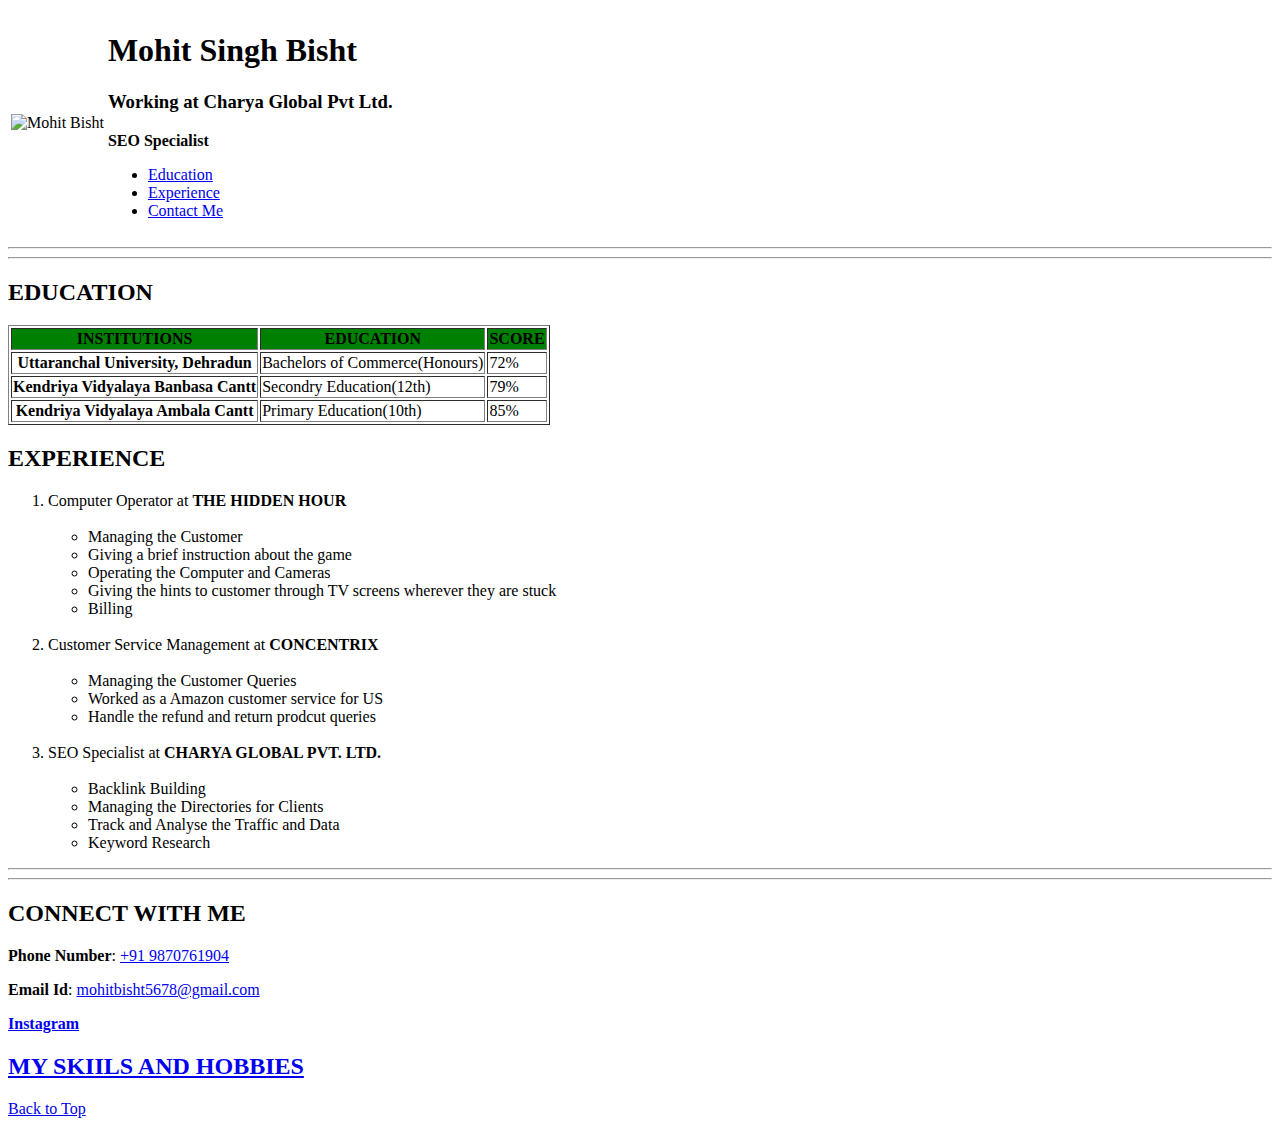
==== index.html @ fcf7d9ce "added index.html" ====
<!DOCTYPE html>
<html lang="en">

<head>
    <meta charset="UTF-8">
    <meta name="viewport" content="width=device-width, initial-scale=1.0">
    <title>Mohit Resume</title>
</head>

<body>
    <table>
        <header>
            <tr>
                <td> <img width="250" src="Photos/1690874009098.jpg" alt="Mohit Bisht"></td>
                <td>
                    <h1>Mohit Singh Bisht</h1>
                    <h3>Working at Charya Global Pvt Ltd.</h3>
                    <p><b>SEO Specialist</b></p>

                    <nav>
                        <ul>
                            <li><a href="#education">Education</a></li>
                            <li><a href="#Experience">Experience</a></li>
                            <li><a href="#connect">Contact Me</a></li>
                        </ul>
                    </nav>
                </td>

            </tr>

        


    </table>
    <hr>
    <hr>
    </header>
    <!-- Header ends -->
    <main>
        <section id="education">
            <h2>EDUCATION</h2>
            <table border="">
                <tr style="background-color: green;">
                    <th>INSTITUTIONS</th>
                    <th>EDUCATION</th>
                    <th>SCORE</th>
                </tr>

                <tr>
                    <th>Uttaranchal University, Dehradun</th>
                    <td>Bachelors of Commerce(Honours)</td>
                    <td>72%</td>
                </tr>

                <tr>
                    <th>Kendriya Vidyalaya Banbasa Cantt</th>
                    <td>Secondry Education(12th)</td>
                    <td>79%</td>
                </tr>

                <tr>
                    <th>Kendriya Vidyalaya Ambala Cantt</th>
                    <td>Primary Education(10th)</td>
                    <td>85%</td>
                </tr>
            </table>

        </section>

        <section id="Experience">
            <h2>EXPERIENCE</h2>

            <ol type="1">
                <li>Computer Operator at <strong>THE HIDDEN HOUR</li></strong>
                <br>
                <ul>
                    <li>Managing the Customer</li>
                    <li>Giving a brief instruction about the game</li>
                    <li>Operating the Computer and Cameras</li>
                    <li>Giving the hints to customer through TV screens wherever they are stuck</li>
                    <li>Billing</li>

                </ul>
                <br>

                <li>Customer Service Management at <strong>CONCENTRIX</strong></li>
                <br>
                <ul>
                    <li>Managing the Customer Queries</li>
                    <li>Worked as a Amazon customer service for US</li>
                    <li>Handle the refund and return prodcut queries</li>
                </ul>
                <br>

                <li>SEO Specialist at <strong>CHARYA GLOBAL PVT. LTD.</strong></li>
                <br>
                <ul>
                    <li>Backlink Building</li>
                    <li>Managing the Directories for Clients</li>
                    <li>Track and Analyse the Traffic and Data </li>
                    <li>Keyword Research</li>
                </ul>
            </ol>

            <hr>
            <hr>
        </section>
    </main>

    <footer id="connect">
        <h2>CONNECT WITH ME</h2>
        <p><b>Phone Number</b>: <a href="tel:+91 9870761904">+91 9870761904</a></p>
        <p><b>Email Id</b>: <a href="mailto:mohitbisht5678@gmail.com"> mohitbisht5678@gmail.com</a></p>
        <p><b><a target="_blank" href="https://www.instagram.com/ig.dexterr_">Instagram</a></b>

            <a target="_blank" href="Skills.html">
                <h2>MY SKIILS AND HOBBIES</h2>
            </a>

            <a href="#">Back to Top</a>

    </footer>


</body>

</html>
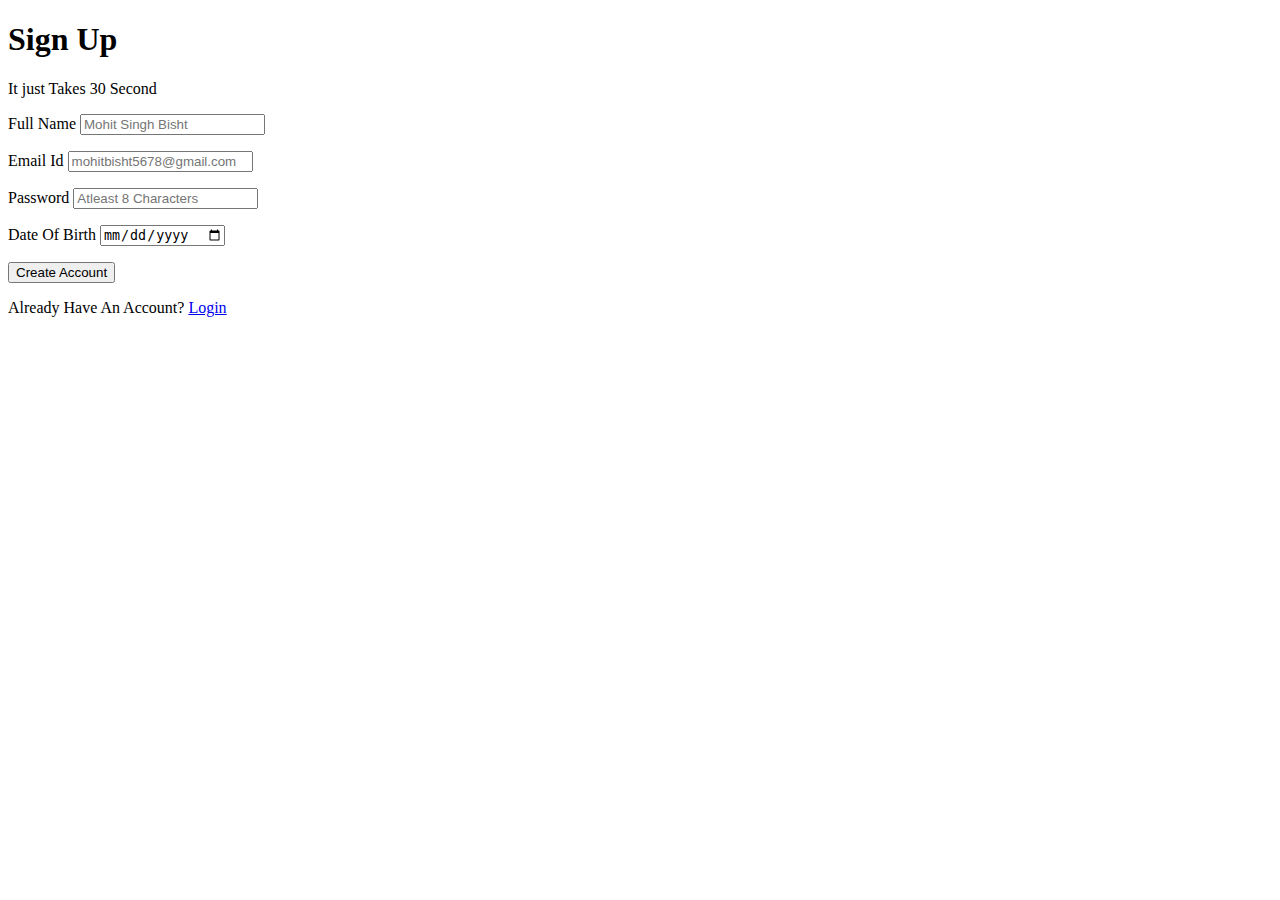
==== commit a2e35b7a: "SignUp" ====
--- a/index.html
+++ b/index.html
@@ -4,123 +4,65 @@
 <head>
     <meta charset="UTF-8">
     <meta name="viewport" content="width=device-width, initial-scale=1.0">
-    <title>Mohit Resume</title>
+    <title>Sign Up</title>
 </head>
 
+<link rel="stylesheet" href="style.css">
+
 <body>
-    <table>
-        <header>
-            <tr>
-                <td> <img width="250" src="Photos/1690874009098.jpg" alt="Mohit Bisht"></td>
-                <td>
-                    <h1>Mohit Singh Bisht</h1>
-                    <h3>Working at Charya Global Pvt Ltd.</h3>
-                    <p><b>SEO Specialist</b></p>
 
-                    <nav>
-                        <ul>
-                            <li><a href="#education">Education</a></li>
-                            <li><a href="#Experience">Experience</a></li>
-                            <li><a href="#connect">Contact Me</a></li>
-                        </ul>
-                    </nav>
-                </td>
+    <div class="outer-box">
+        <div class="inner-box">
+            <header>
+                <div class="signup-header">
+                    <h1>Sign Up</h1>
+                    <p>It just Takes 30 Second</p>
+                </div>
+            </header>
 
-            </tr>
+            <main class="signup-body">
 
-        
+                <form action="#">
+                    <p>
+                        <label for="Full-Name">Full Name</label>
+                        <input type="text" id="Full-Name" placeholder="Mohit Singh Bisht" required>
+                    </p>
 
+                    <p>
+                        <label for="email">Email Id</label>
+                        <input type="email" id="email" placeholder="mohitbisht5678@gmail.com" required>
+                    </p>
 
-    </table>
-    <hr>
-    <hr>
-    </header>
-    <!-- Header ends -->
-    <main>
-        <section id="education">
-            <h2>EDUCATION</h2>
-            <table border="">
-                <tr style="background-color: green;">
-                    <th>INSTITUTIONS</th>
-                    <th>EDUCATION</th>
-                    <th>SCORE</th>
-                </tr>
+                    <p>
+                        <label for="password">Password</label>
+                        <input type="password" id="password" placeholder="Atleast 8 Characters" required>
+                    </p>
 
-                <tr>
-                    <th>Uttaranchal University, Dehradun</th>
-                    <td>Bachelors of Commerce(Honours)</td>
-                    <td>72%</td>
-                </tr>
+                    <p>
+                        <label for="DOB">Date Of Birth</label>
+                        <input type="date" id="DOB" placeholder="23-06-2000" required>
+                    </p>
+                    <p>
+                        <input type="submit" id="submit" value="Create Account">
+                    </p>
+                </form>
 
-                <tr>
-                    <th>Kendriya Vidyalaya Banbasa Cantt</th>
-                    <td>Secondry Education(12th)</td>
-                    <td>79%</td>
-                </tr>
+            </main>
 
-                <tr>
-                    <th>Kendriya Vidyalaya Ambala Cantt</th>
-                    <td>Primary Education(10th)</td>
-                    <td>85%</td>
-                </tr>
-            </table>
+            <footer class="signup-footer">
 
-        </section>
+                <p>Already Have An Account? <a href="#">Login</a></p>
 
-        <section id="Experience">
-            <h2>EXPERIENCE</h2>
+            </footer>
 
-            <ol type="1">
-                <li>Computer Operator at <strong>THE HIDDEN HOUR</li></strong>
-                <br>
-                <ul>
-                    <li>Managing the Customer</li>
-                    <li>Giving a brief instruction about the game</li>
-                    <li>Operating the Computer and Cameras</li>
-                    <li>Giving the hints to customer through TV screens wherever they are stuck</li>
-                    <li>Billing</li>
+        </div>
 
-                </ul>
-                <br>
-
-                <li>Customer Service Management at <strong>CONCENTRIX</strong></li>
-                <br>
-                <ul>
-                    <li>Managing the Customer Queries</li>
-                    <li>Worked as a Amazon customer service for US</li>
-                    <li>Handle the refund and return prodcut queries</li>
-                </ul>
-                <br>
-
-                <li>SEO Specialist at <strong>CHARYA GLOBAL PVT. LTD.</strong></li>
-                <br>
-                <ul>
-                    <li>Backlink Building</li>
-                    <li>Managing the Directories for Clients</li>
-                    <li>Track and Analyse the Traffic and Data </li>
-                    <li>Keyword Research</li>
-                </ul>
-            </ol>
-
-            <hr>
-            <hr>
-        </section>
-    </main>
-
-    <footer id="connect">
-        <h2>CONNECT WITH ME</h2>
-        <p><b>Phone Number</b>: <a href="tel:+91 9870761904">+91 9870761904</a></p>
-        <p><b>Email Id</b>: <a href="mailto:mohitbisht5678@gmail.com"> mohitbisht5678@gmail.com</a></p>
-        <p><b><a target="_blank" href="https://www.instagram.com/ig.dexterr_">Instagram</a></b>
-
-            <a target="_blank" href="Skills.html">
-                <h2>MY SKIILS AND HOBBIES</h2>
-            </a>
-
-            <a href="#">Back to Top</a>
-
-    </footer>
-
+        <div>
+            <div class="circle c1"></div>
+            <div class="circle c2"></div>
+        </div>
+    </div>
+    
 
 </body>
 
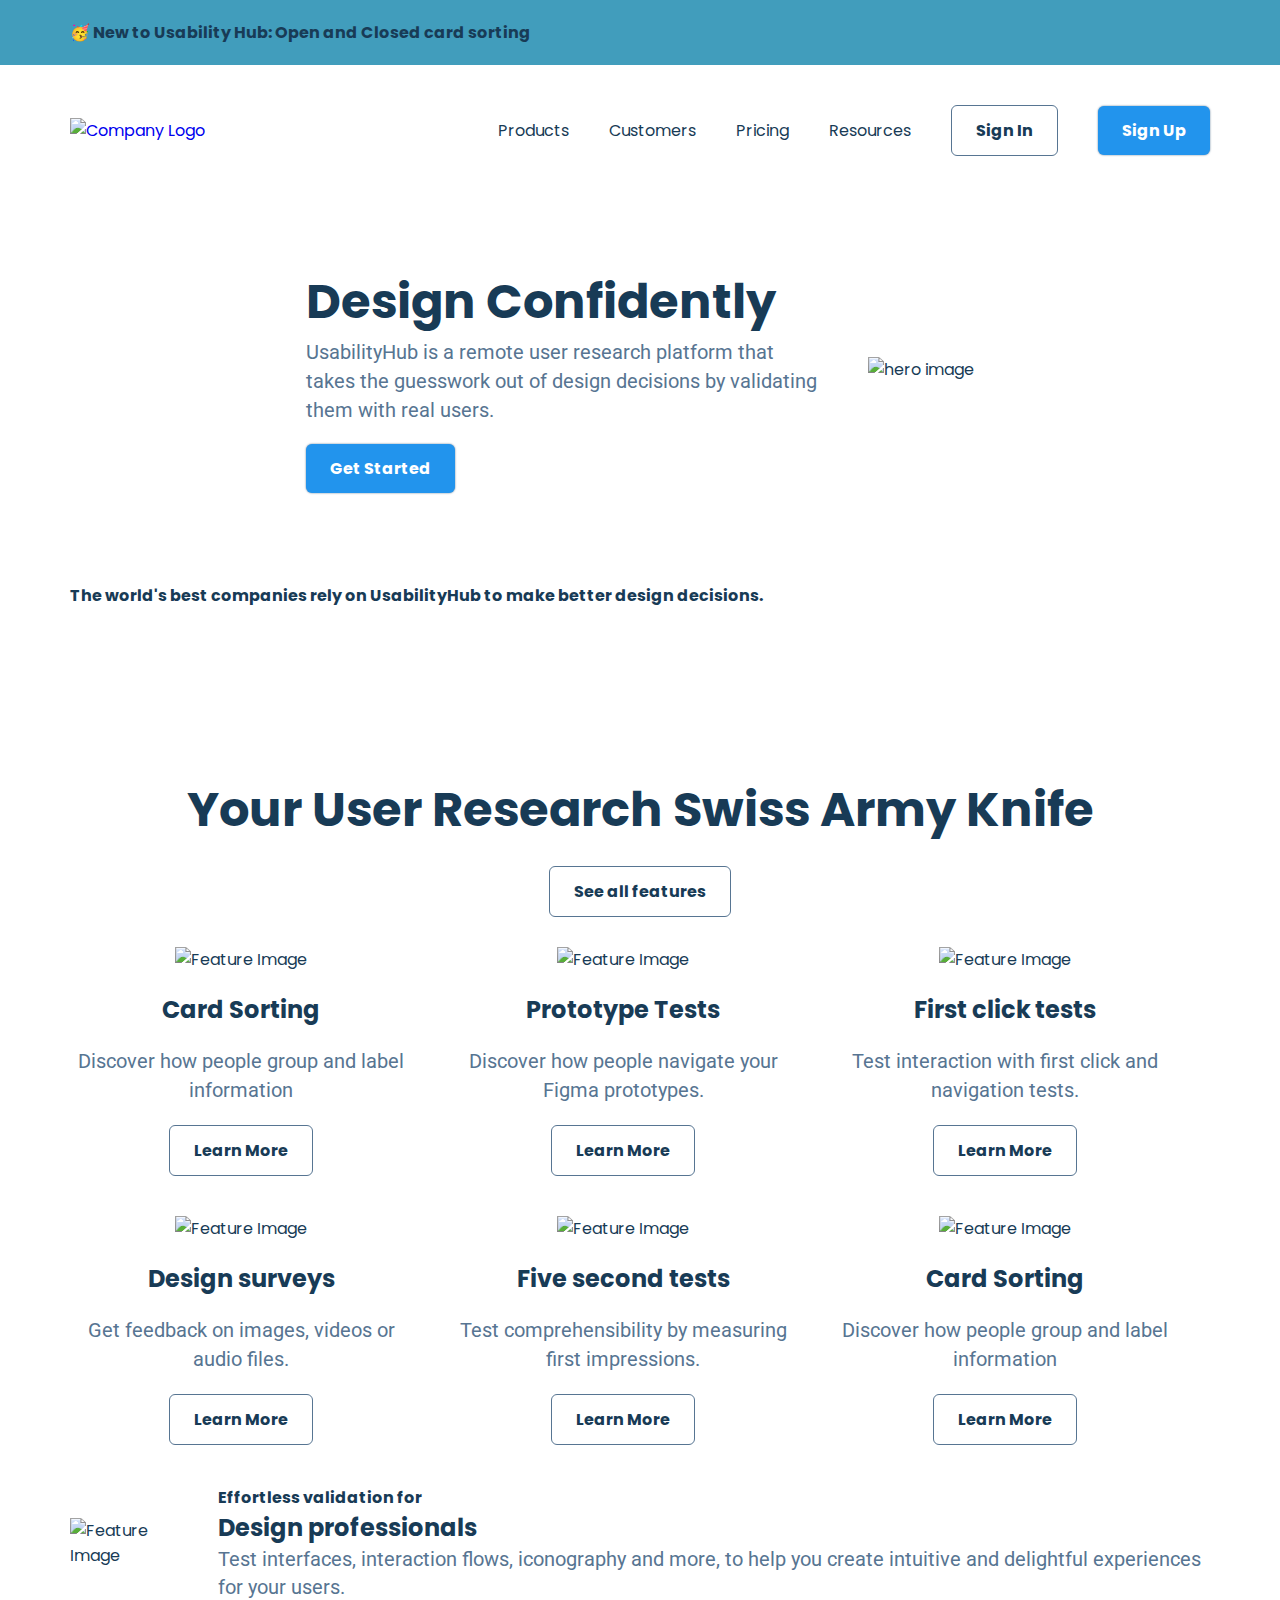
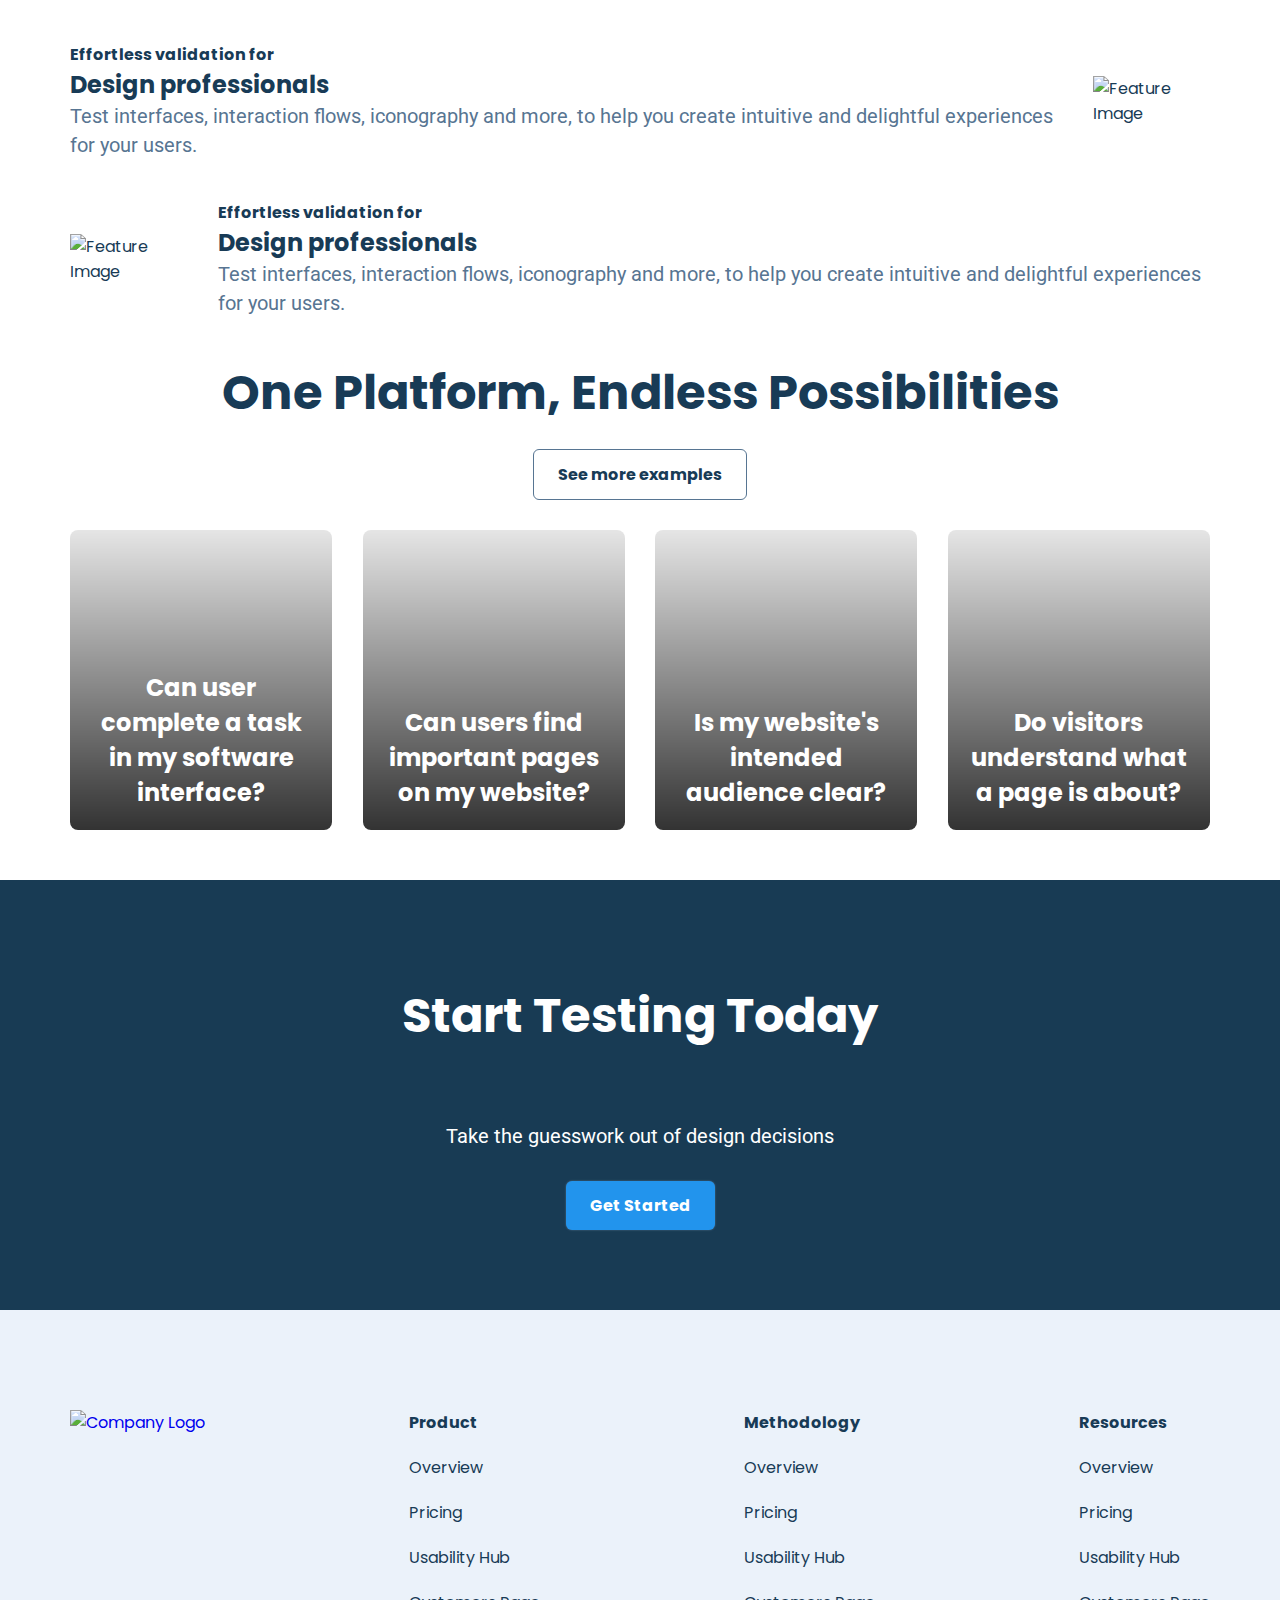
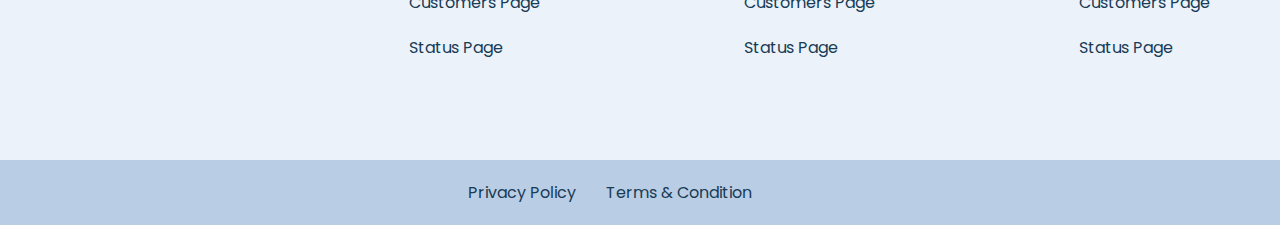
==== commit 848aaee3: "First Website" ====
--- a/index.html
+++ b/index.html
@@ -4,66 +4,270 @@
 <head>
     <meta charset="UTF-8">
     <meta name="viewport" content="width=device-width, initial-scale=1.0">
-    <title>Sign Up</title>
+    <title>Document</title>
+
+    <link rel="stylesheet" href="style.css">
 </head>
 
-<link rel="stylesheet" href="style.css">
-
 <body>
 
-    <div class="outer-box">
-        <div class="inner-box">
-            <header>
-                <div class="signup-header">
-                    <h1>Sign Up</h1>
-                    <p>It just Takes 30 Second</p>
-                </div>
-            </header>
-
-            <main class="signup-body">
-
-                <form action="#">
-                    <p>
-                        <label for="Full-Name">Full Name</label>
-                        <input type="text" id="Full-Name" placeholder="Mohit Singh Bisht" required>
-                    </p>
-
-                    <p>
-                        <label for="email">Email Id</label>
-                        <input type="email" id="email" placeholder="mohitbisht5678@gmail.com" required>
-                    </p>
-
-                    <p>
-                        <label for="password">Password</label>
-                        <input type="password" id="password" placeholder="Atleast 8 Characters" required>
-                    </p>
-
-                    <p>
-                        <label for="DOB">Date Of Birth</label>
-                        <input type="date" id="DOB" placeholder="23-06-2000" required>
-                    </p>
-                    <p>
-                        <input type="submit" id="submit" value="Create Account">
-                    </p>
-                </form>
-
-            </main>
-
-            <footer class="signup-footer">
-
-                <p>Already Have An Account? <a href="#">Login</a></p>
-
-            </footer>
-
-        </div>
-
-        <div>
-            <div class="circle c1"></div>
-            <div class="circle c2"></div>
+    <!-- Top Banner -->
+
+    <div class="top-banner">
+        <div class="container">
+            <div class="small-bold-text top-banner-text">🥳 New to Usability Hub: Open and Closed card sorting</div>
         </div>
     </div>
+
+    <!-- Nav Bar -->
+    <nav>
+        <div class="container main-nav flex">
+            <a href="#" class="company-logo">
+                <img src="./Assest/asset 1.png" alt="Company Logo">
+            </a>
+            <div class="nav-links">
+
+                <ul class="flex">
+                    <li><a href="#" class="hover-links">Products</a></li>
+                    <li><a href="#" class="hover-links">Customers</a></li>
+                    <li><a href="#" class="hover-links">Pricing</a></li>
+                    <li><a href="#" class="hover-links">Resources</a></li>
+                    <li><a href="#" class="hover-links secondry-button">Sign In</a></li>
+                    <li><a href="#" class="hover-links primary-button">Sign Up</a></li>
+                </ul>
+
+            </div>
+        </div>
+    </nav>
+
+    <!-- Header -->
+    <header>
+        <div class="container flex header-section">
+            <div class="header-left">
+                <h1>Design Confidently</h1>
+                <p>UsabilityHub is a remote user research platform that takes the guesswork out of design decisions by
+                    validating them with real users.</p>
+                <a href="#" class="primary-button get-started-btn">Get Started</a>
+            </div>
+            <div class="header-right">
+                <img src="./Assest/asset 2.png" alt="hero image">
+            </div>
+        </div>
+    </header>
+
+    <!-- Companies Section -->
+
+    <section class="companies-section">
+        <div class="container">
+            <div class="small-bold-text">The world's best companies rely on UsabilityHub to make better design
+                decisions.</div>
+            <div class="logos flex">
+                <img class="logo" src="./Assest/asset 3.png" alt="">
+                <img class="logo" src="./Assest/asset 4.png" alt="">
+                <img class="logo" src="./Assest/asset 5.png" alt="">
+                <img class="logo" src="./Assest/asset 6.png" alt="">
+                <img class="logo" src="./Assest/asset 7.png" alt="">
+                <img class="logo" src="./Assest/asset 8.svg" alt="">
+                <img class="logo" src="./Assest/asset 9.png" alt="">
+            </div>
+        </div>
+    </section>
+
+    <!-- Feature Section -->
+
+    <section class="features-section">
+        <div class="container">
+            <div class="feature-header">
+                <h2>Your User Research Swiss Army Knife</h2>
+                <a class="secondry-button" href="#">See all features <i class="fa-solid fa-right-long"></i></a>
+            </div>
+            <div class="feature-area flex">
+                <div class="feature-card flex">
+                    <img src="./Assest/asset 11.svg" alt="Feature Image">
+                    <h3>Card Sorting</h3>
+                    <p>Discover how people group and label information</p>
+                    <a class="secondry-button" href="#">Learn More <i class="fa-solid fa-right-long"></i></a>
+
+                </div>
+
+
+                <div class="feature-card flex">
+                    <img src="./Assest/asset 13.svg" alt="Feature Image">
+                    <h3>Prototype Tests</h3>
+                    <p>Discover how people navigate your Figma prototypes.</p>
+                    <a class="secondry-button" href="#">Learn More <i class="fa-solid fa-right-long"></i></a>
+
+                </div>
+
+
+                <div class="feature-card flex">
+                    <img src="./Assest/asset 14.svg" alt="Feature Image">
+                    <h3>First click tests</h3>
+                    <p>Test interaction with first click and navigation tests.</p>
+                    <a class="secondry-button" href="#">Learn More <i class="fa-solid fa-right-long"></i></a>
+
+                </div>
+
+
+                <div class="feature-card flex">
+                    <img src="./Assest/asset 15.svg" alt="Feature Image">
+                    <h3>Design surveys</h3>
+                    <p>Get feedback on images, videos or audio files.</p>
+                    <a class="secondry-button" href="#">Learn More <i class="fa-solid fa-right-long"></i></a>
+
+                </div>
+
+
+                <div class="feature-card flex">
+                    <img src="./Assest/asset 16.svg" alt="Feature Image">
+                    <h3>Five second tests</h3>
+                    <p>Test comprehensibility by measuring first impressions.</p>
+                    <a class="secondry-button" href="#">Learn More <i class="fa-solid fa-right-long"></i></a>
+
+                </div>
+
+
+                <div class="feature-card flex">
+                    <img src="./Assest/asset 17.svg" alt="Feature Image">
+                    <h3>Card Sorting</h3>
+                    <p>Discover how people group and label information</p>
+                    <a class="secondry-button" href="#">Learn More <i class="fa-solid fa-right-long"></i></a>
+
+                </div>
+            </div>
+        </div>
+    </section>
+
+    <!-- Big Feature Section -->
+
+    <section class="big-features-section">
+        <div class="container flex big-feature-container">
+            <div class="feature-image">
+                <img src="./Assest/asset 18.png" alt="Feature Image">
+            </div>
+            <div class="feature-description flex">
+                <h4>Effortless validation for</h4>
+                <h3>Design professionals</h3>
+                <p>Test interfaces, interaction flows, iconography and more, to help you create intuitive and delightful
+                    experiences for your users.</p>
+            </div>
+        </div>
+    </section>
+
+    <section class="big-features-section">
+        <div class="container flex big-feature-container">
+
+            <div class="feature-description flex">
+                <h4>Effortless validation for</h4>
+                <h3>Design professionals</h3>
+                <p>Test interfaces, interaction flows, iconography and more, to help you create intuitive and delightful
+                    experiences for your users.</p>
+            </div>
+            <div class="feature-image">
+                <img src="./Assest/asset 21.png" alt="Feature Image">
+            </div>
+        </div>
+    </section>
+
+    <section class="big-features-section">
+        <div class="container flex big-feature-container">
+            <div class="feature-image">
+                <img src="./Assest/asset 24.png" alt="Feature Image">
+            </div>
+            <div class="feature-description flex">
+                <h4>Effortless validation for</h4>
+                <h3>Design professionals</h3>
+                <p>Test interfaces, interaction flows, iconography and more, to help you create intuitive and delightful
+                    experiences for your users.</p>
+            </div>
+        </div>
+    </section>
+
+    <!-- Examples -->
+
+    <section class="examples-section">
+        <div class="container">
+            <div class="examples-header">
+                <h2>One Platform, Endless Possibilities</h2>
+                <a class="secondry-button" href="#">See more examples <i class="fa-solid fa-right-long"></i></a>
+            </div>
+            <div class="example-area flex">
+                <a href="#" class="examples-card">
+                    <h3 class="card-text">Can user complete a task in my software interface?</h3>
+                </a>
+
+                <a href="#" class="examples-card">
+                <h3 class="card-text">Can users find important pages on my website?</h3>
+                </a>
+
+                <a href="#" class="examples-card">
+                <h3 class="card-text">Is my website's intended audience clear?</h3>
+                </a>
+
+                <a href="#" class="examples-card">
+                <h3 class="card-text">Do visitors understand what a page is about?</h3>
+                </a>
+            </div>
+        </div>
+        </div>
+    </section>
+
+    <!-- CTA Section -->
+
+    <section class="cta-section">
+        <div class="container flex cta-sec-container">
+            <h2>Start Testing Today</h2>
+            <p>Take the guesswork out of design decisions</p>
+            <a class="primary-button" href="#">Get Started</a>
+        </div>
+    </section>
     
 
+    <footer>
+        <div class="container flex foot-container">
+         <a href="#" class="company-logo">
+            <img src="./Assest/asset 1.png" alt="Company Logo">
+         </a>
+
+         <div class="link-coloum flex">
+            <h4>Product</h4>
+            <a class="hover-links" href="#">Overview</a>
+            <a class="hover-links" href="#">Pricing</a>
+            <a class="hover-links" href="#">Usability Hub</a>
+            <a class="hover-links" href="#">Customers Page</a>
+            <a class="hover-links" href="#">Status Page</a>
+         </div>
+         <div class="link-coloum flex">
+            <h4>Methodology</h4>
+            <a class="hover-links" href="#">Overview</a>
+            <a class="hover-links" href="#">Pricing</a>
+            <a class="hover-links" href="#">Usability Hub</a>
+            <a class="hover-links" href="#">Customers Page</a>
+            <a class="hover-links" href="#">Status Page</a>
+         </div>
+         <div class="link-coloum flex">
+            <h4>Resources</h4>
+            <a class="hover-links" href="#">Overview</a>
+            <a class="hover-links" href="#">Pricing</a>
+            <a class="hover-links" href="#">Usability Hub</a>
+            <a class="hover-links" href="#">Customers Page</a>
+            <a class="hover-links" href="#">Status Page</a>
+         </div>
+        </div>
+    </footer>
+
+    <!-- Sub Footer -->
+
+    <div class="subfooter">
+        <div class="conatiner flex sub-footer-container">
+            <a class="hover-links" href="#">Privacy Policy</a>
+            <a class="hover-links" href="#">Terms & Condition</a>
+            <a class="hover-links" href="#"><i class="fa-brands fa-square-facebook"></i></a>
+            <a class="hover-links" href="#"><i class="fa-brands fa-twitter"></i></a>
+        </div>
+    </div>
+
+    <script src="https://kit.fontawesome.com/c26fdbf123.js" crossorigin="anonymous"></script>
 </body>
 
 </html>--- a/style.css
+++ b/style.css
@@ -0,0 +1,339 @@
+@import url('https://fonts.googleapis.com/css2?family=Poppins:wght@400;500&family=Roboto:wght@400;700&display=swap');
+
+/* Resets */
+
+* {
+    margin: 0;
+    padding: 0;
+    box-sizing: border-box;
+}
+
+:root {
+    --primary-text-color: #183b56;
+    --secondry-text-color: #577592;
+    --accent-color: #2294ed;
+    --accent-color-dark: #1d69a3;
+    --padding-inline-section: 20px
+}
+
+body {
+    font-family: 'Poppins', sans-serif;
+    color: var(--primary-text-color);
+}
+
+h1 {
+    font-size: 3rem;
+}
+
+h2 {
+    font-size: 3em;
+}
+
+h3 {
+    font-size: 1.5rem;
+}
+
+p {
+    font-family: 'Roboto', sans-serif;
+    font-size: 1.25rem;
+    line-height: 1.8rem;
+    color: var(--secondry-text-color);
+}
+
+a {
+    text-decoration: none;
+    display: inline-block;
+}
+
+ul{
+    list-style: none;
+}
+
+/* Utility Classes */
+
+.small-bold-text {
+    font-size: 1rem;
+    font-weight: 700;
+}
+
+.container {
+    max-width: 1180px;
+    margin-inline: auto;
+    padding: var(--padding-inline-section);
+}
+
+.flex{
+    display: flex;
+    align-items: center;
+}
+
+.primary-button{
+    background-color: var(--accent-color);
+    border-radius: 6px;
+    font-weight: 700;
+    color: white !important;
+    padding: 12px 24px;
+    box-shadow: 0 0 2px var(--secondry-text-color);
+    transition: 0.2s ease-out;
+}
+
+.primary-button:hover{
+    background-color: var(--accent-color-dark);
+}
+
+.secondry-button{
+    border: 0.5px solid var(--secondry-text-color);
+    border-radius: 6px;
+    font-weight: 700;
+    color: var(--primary-text-color);
+    padding: 12px 24px;
+    transition: 0.2s ease-out;
+}
+
+.secondry-button:hover{
+    border-color: var(--accent-color);
+    color: var(--accent-color) !important; 
+}
+
+
+/* Top Banner */
+
+.top-banner {
+    background-image: url('./Assest/asset\ 30.png');
+    background-color: #419dbc;
+    background-size: 300px;
+}
+
+.banner-text {
+    color: white;
+    padding: 15px 30px;
+    text-align: center;
+
+}
+
+/* Nav Bar */
+
+.main-nav{
+    margin-top: 20px;
+    justify-content: space-between;
+}
+
+.company-logo img{
+    width: 200px;
+}
+
+.nav-links{
+    flex-basis: 730px;
+}
+
+.nav-links ul {
+justify-content: end;
+gap: 40px;
+}
+
+.hover-links{
+    color:var(--primary-text-color);
+    transition: 0.2s ease-out;
+}
+
+.hover-links:hover{
+    color: var(--accent-color);
+    
+}
+
+/* Header Section */
+
+header{
+    padding: 50px var(--padding-inline-section);
+}
+
+.header-section{
+    justify-content: center;
+    gap: 50px;
+}
+
+.header-right img{
+    width: 600px;
+}
+
+.header-left{
+    max-width: 40vw;
+}
+
+.header-left h1{
+    margin-top: 20px;
+
+}
+
+.get-started-btn{
+    margin-top: 20px;
+}
+
+/* Comapnies Sections */
+
+.companies-header{
+    text-align: center;
+    margin-block: 30px;
+    color: var(--primary-text-color);
+}
+
+.logos{
+    justify-content: space-between;
+}
+
+.logo{
+    height: 46px;
+}
+
+/* Feature Section */
+
+.features-section{
+    padding: 80px var(--padding-inline-section) 0;
+    background-image: url(./Assest/asset\ 32.svg);
+    background-repeat: no-repeat;
+    background-position: center;
+}
+
+.feature-header{
+    text-align: center;
+}
+
+.feature-header h2 {
+    margin-bottom: 20px;
+}
+
+.feature-area{
+    flex-wrap: wrap;
+    margin-top: 30px;
+    gap: 40px;
+}
+.feature-card{
+    gap: 20px;
+    flex-direction: column;
+    max-width: 30%;
+    gap: 20px;
+    text-align: center;
+    justify-content: space-between;
+}
+
+/* Big Feauture Section */
+
+.big-feautre-section{
+padding: 30px var(--padding-inline-section) 0;
+}
+
+.big-feature-container{
+gap: 30px;
+}
+
+.feature-image img{
+width: 100%;
+}
+
+.feature-description{
+flex-direction: column;
+align-items: flex-start;
+}
+
+/* Examples Section */
+
+.examples-header h2 {
+    margin-bottom: 20px;
+}
+
+.examples-section{
+    text-align: center;
+}
+
+.examples-card{
+    width: 23%;
+    min-height: 300px;
+    position: relative;
+    background: black;
+    background: linear-gradient(rgb(0, 0, 0, 0.1), rgb(0, 0, 0, 0.8)), url(./Assest/asset\ 35.jpeg);
+    background-size: cover;
+    transition: ease-out;
+    border-radius: 8px;
+}
+
+.examples-card:hover{
+    box-shadow: 0 0 10px #888;
+}
+
+.examples-card:nth-child(2) {
+    background: linear-gradient(rgb(0, 0, 0, 0.1), rgb(0, 0, 0, 0.8)), url(./Assest/asset\ 34.jpeg);
+    background-size: cover;
+}
+
+.examples-card:nth-child(3) {
+    background: linear-gradient(rgb(0, 0, 0, 0.1), rgb(0, 0, 0, 0.8)), url(./Assest/asset\ 36.jpeg);
+    background-size: cover;
+}
+
+.examples-card:nth-child(4) {
+    background: linear-gradient(rgb(0, 0, 0, 0.1), rgb(0, 0, 0, 0.8)), url(./Assest/asset\ 37.jpeg);
+    background-size: cover;
+}
+
+.example-area{
+    justify-content: space-between;
+    margin-block: 30px;
+}
+.card-text{
+position: absolute;
+bottom: 20px;
+left: 20px;
+right: 20px;
+color: white;
+}
+
+/* CTA Section */
+
+.cta-sec-container {
+    flex-direction: column;
+    gap: 30px;
+    color: white;
+    
+}
+
+.cta-section {
+    background-color: #183b54;
+    padding: 80px var(--padding-inline-section) 60px;
+}
+
+.cta-sec-container p {
+    color: white;
+    margin-top: 40px;
+}
+
+/* Footer Start */
+
+footer{
+    padding-block: 80px;
+    background-color: #ebf2fa;
+}
+
+.link-coloum{
+    flex-direction: column;
+    align-items: flex-start;
+    gap: 20px;
+    
+}
+
+.foot-container{
+    align-items: flex-start;
+    justify-content: space-between;
+}
+
+/* Sub Footer */
+
+.subfooter {
+    background-color: #b9cde4;
+    padding: var(--padding-inline-section);
+}
+
+.sub-footer-container{
+    flex-direction: row;
+    justify-content: center;
+    gap: 30px;
+}